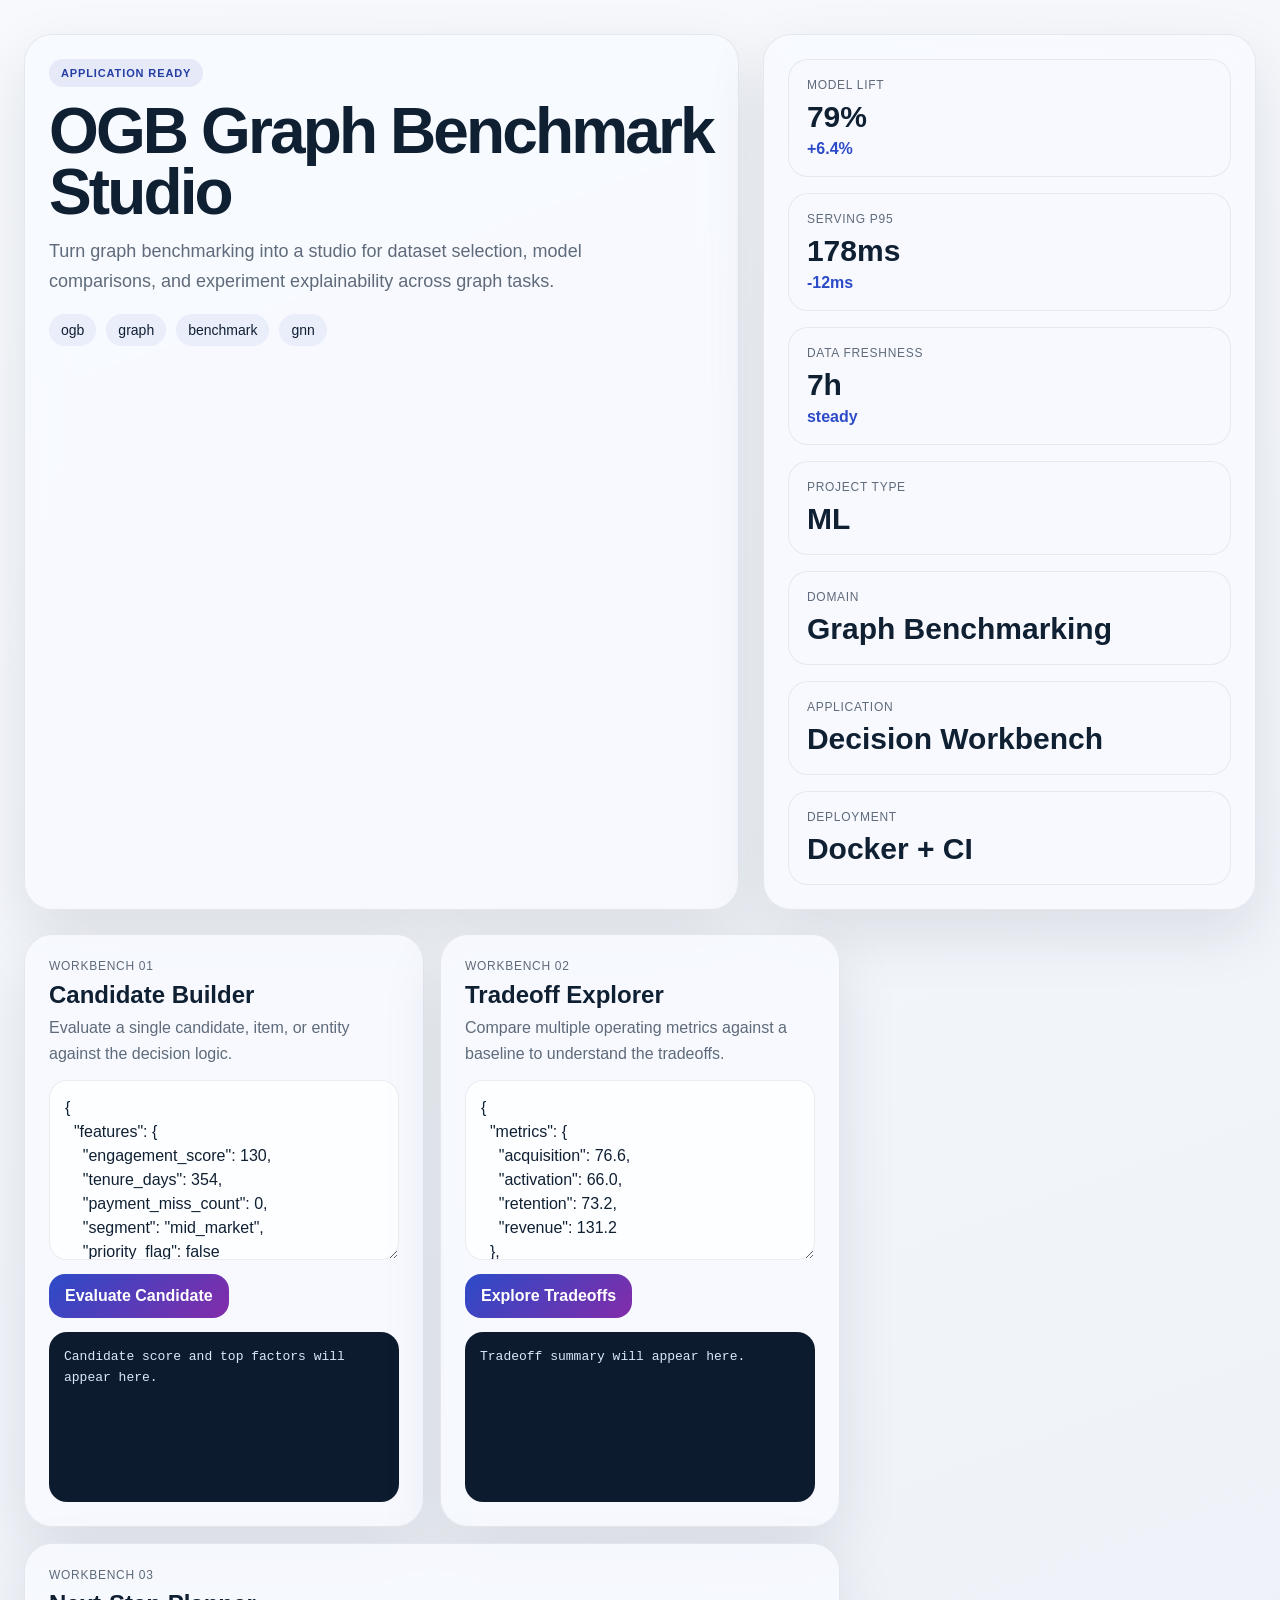
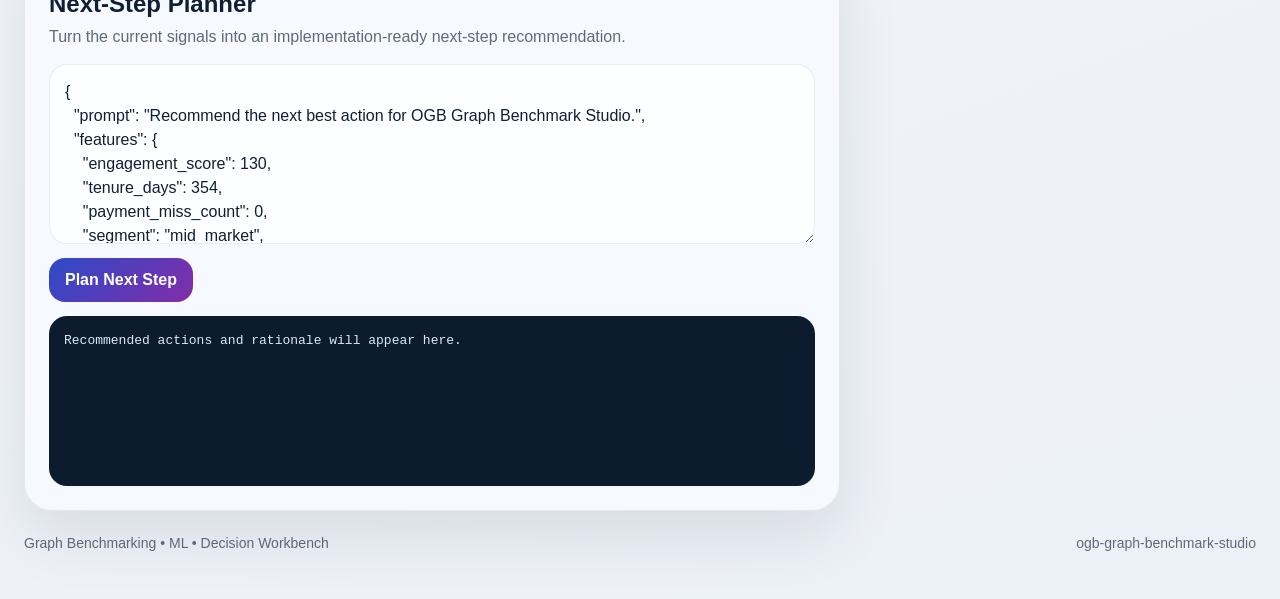
==== src/app/web/index.html @ 177bf288 "Publish production-ready portfolio project" ====
<!doctype html>
        <html lang="en">
        <head>
          <meta charset="utf-8">
          <meta name="viewport" content="width=device-width, initial-scale=1">
          <title>OGB Graph Benchmark Studio</title>
          <link rel="stylesheet" href="./styles.css">
        </head>
        <body class="surface-slate">
          <div class="page layout-horizon eyebrow-soft headline-normal modules-3 hero-align-split">
            <section class="hero">
              <div class="panel hero-copy">
                <span class="eyebrow" data-health>Decision Workbench</span>
                <h1 id="project-title">OGB Graph Benchmark Studio</h1>
                <p id="project-summary" class="lead">Turn graph benchmarking into a studio for dataset selection, model comparisons, and experiment explainability across graph tasks.</p>
                <ul id="project-tags" class="tag-list">
                  <li>ogb</li><li>graph</li><li>benchmark</li><li>gnn</li>
                </ul>
              </div>
              <div class="panel hero-side">
                <div class="metric-grid">
                  <article class='card'><span>Model Lift</span><strong>79%</strong><em>+6.4%</em></article>
<article class='card'><span>Serving P95</span><strong>178ms</strong><em>-12ms</em></article>
<article class='card'><span>Data Freshness</span><strong>7h</strong><em>steady</em></article>
                </div>
                <div class="mini-grid">
                  <article class='mini-card'><span>Project Type</span><strong>ML</strong></article><article class='mini-card'><span>Domain</span><strong>Graph Benchmarking</strong></article><article class='mini-card'><span>Application</span><strong>Decision Workbench</strong></article><article class='mini-card'><span>Deployment</span><strong>Docker + CI</strong></article>
                </div>
              </div>
            </section>
            <section class="app-grid">
              <article class="panel module js-module span-normal">
          <div class="module-header">
            <span>Workbench 01</span>
            <h2>Candidate Builder</h2>
            <p>Evaluate a single candidate, item, or entity against the decision logic.</p>
          </div>
          <textarea class="js-input">{
  &quot;features&quot;: {
    &quot;engagement_score&quot;: 130,
    &quot;tenure_days&quot;: 354,
    &quot;payment_miss_count&quot;: 0,
    &quot;segment&quot;: &quot;mid_market&quot;,
    &quot;priority_flag&quot;: false
  }
}</textarea>
          <div class="button-row">
            <button class="js-run" data-endpoint="/score" data-input-mode="json">Evaluate Candidate</button>
          </div>
          <pre class="js-output">Candidate score and top factors will appear here.</pre>
        </article>
<article class="panel module js-module span-normal">
          <div class="module-header">
            <span>Workbench 02</span>
            <h2>Tradeoff Explorer</h2>
            <p>Compare multiple operating metrics against a baseline to understand the tradeoffs.</p>
          </div>
          <textarea class="js-input">{
  &quot;metrics&quot;: {
    &quot;acquisition&quot;: 76.6,
    &quot;activation&quot;: 66.0,
    &quot;retention&quot;: 73.2,
    &quot;revenue&quot;: 131.2
  },
  &quot;baseline&quot;: {
    &quot;acquisition&quot;: 70.47,
    &quot;activation&quot;: 60.72,
    &quot;retention&quot;: 67.34,
    &quot;revenue&quot;: 120.7
  }
}</textarea>
          <div class="button-row">
            <button class="js-run" data-endpoint="/analyze" data-input-mode="json">Explore Tradeoffs</button>
          </div>
          <pre class="js-output">Tradeoff summary will appear here.</pre>
        </article>
<article class="panel module js-module span-wide">
          <div class="module-header">
            <span>Workbench 03</span>
            <h2>Next-Step Planner</h2>
            <p>Turn the current signals into an implementation-ready next-step recommendation.</p>
          </div>
          <textarea class="js-input">{
  &quot;prompt&quot;: &quot;Recommend the next best action for OGB Graph Benchmark Studio.&quot;,
  &quot;features&quot;: {
    &quot;engagement_score&quot;: 130,
    &quot;tenure_days&quot;: 354,
    &quot;payment_miss_count&quot;: 0,
    &quot;segment&quot;: &quot;mid_market&quot;,
    &quot;priority_flag&quot;: false
  },
  &quot;metrics&quot;: {
    &quot;acquisition&quot;: 76.6,
    &quot;activation&quot;: 66.0,
    &quot;retention&quot;: 73.2,
    &quot;revenue&quot;: 131.2
  }
}</textarea>
          <div class="button-row">
            <button class="js-run" data-endpoint="/recommend" data-input-mode="json">Plan Next Step</button>
          </div>
          <pre class="js-output">Recommended actions and rationale will appear here.</pre>
        </article>
            </section>
            <footer class="footer">
              <span>Graph Benchmarking • ML • Decision Workbench</span>
              <span>ogb-graph-benchmark-studio</span>
            </footer>
          </div>
          <script id="bootstrap-data" type="application/json">{"project": {"slug": "ogb-graph-benchmark-studio", "title": "OGB Graph Benchmark Studio", "project_type": "ml", "domain": "Graph Benchmarking", "summary": "Turn graph benchmarking into a studio for dataset selection, model comparisons, and experiment explainability across graph tasks.", "tags": ["ogb", "graph", "benchmark", "gnn"]}, "app_archetype": "workbench", "ui_profile": {"layout": "horizon", "surface": "slate", "font_stack": "\"Manrope\", \"Segoe UI\", sans-serif", "radius": 28, "shadow": 62, "eyebrow_style": "soft", "module_columns": 3, "hero_align": "split", "headline_mode": "normal"}, "app_modules": [{"label": "Workbench 01", "title": "Candidate Builder", "description": "Evaluate a single candidate, item, or entity against the decision logic.", "endpoint": "/score", "input_mode": "json", "cta": "Evaluate Candidate", "prefill": "{\n  \"features\": {\n    \"engagement_score\": 130,\n    \"tenure_days\": 354,\n    \"payment_miss_count\": 0,\n    \"segment\": \"mid_market\",\n    \"priority_flag\": false\n  }\n}", "hint": "Candidate score and top factors will appear here.", "span": "normal"}, {"label": "Workbench 02", "title": "Tradeoff Explorer", "description": "Compare multiple operating metrics against a baseline to understand the tradeoffs.", "endpoint": "/analyze", "input_mode": "json", "cta": "Explore Tradeoffs", "prefill": "{\n  \"metrics\": {\n    \"acquisition\": 76.6,\n    \"activation\": 66.0,\n    \"retention\": 73.2,\n    \"revenue\": 131.2\n  },\n  \"baseline\": {\n    \"acquisition\": 70.47,\n    \"activation\": 60.72,\n    \"retention\": 67.34,\n    \"revenue\": 120.7\n  }\n}", "hint": "Tradeoff summary will appear here.", "span": "normal"}, {"label": "Workbench 03", "title": "Next-Step Planner", "description": "Turn the current signals into an implementation-ready next-step recommendation.", "endpoint": "/recommend", "input_mode": "json", "cta": "Plan Next Step", "prefill": "{\n  \"prompt\": \"Recommend the next best action for OGB Graph Benchmark Studio.\",\n  \"features\": {\n    \"engagement_score\": 130,\n    \"tenure_days\": 354,\n    \"payment_miss_count\": 0,\n    \"segment\": \"mid_market\",\n    \"priority_flag\": false\n  },\n  \"metrics\": {\n    \"acquisition\": 76.6,\n    \"activation\": 66.0,\n    \"retention\": 73.2,\n    \"revenue\": 131.2\n  }\n}", "hint": "Recommended actions and rationale will appear here.", "span": "wide"}], "sample_features": {"engagement_score": 130, "tenure_days": 354, "payment_miss_count": 0, "segment": "mid_market", "priority_flag": false}, "sample_metrics": {"acquisition": 76.6, "activation": 66.0, "retention": 73.2, "revenue": 131.2}, "knowledge_base": ["OGB Graph Benchmark Studio is positioned as a Graph Benchmarking starter that emphasizes fast iteration, clear documentation, and production-friendly interfaces.", "The primary value proposition is: Turn graph benchmarking into a studio for dataset selection, model comparisons, and experiment explainability across graph tasks.", "Recommended operating model: ship a small API, add observability, validate outputs with stakeholder review, and monitor the top business KPI every week.", "Typical stakeholders include analytics, operations, product, and leadership teams working on ogb, graph, benchmark, gnn.", "Source paper: Open Graph Benchmark: Datasets for Machine Learning on Graphs", "Official repo: https://github.com/snap-stanford/ogb", "Production differentiation focus: Turn upstream graph benchmarking capabilities into a production-style application with operations-facing workflows.; Add deployment packaging, monitoring hooks, and screenshot-ready demos instead of notebook-only output.; Connect model behavior to concrete business decisions so the project is easier to evaluate and present."], "dashboard_metrics": [{"label": "Model Lift", "value": "79%", "delta": "+6.4%"}, {"label": "Serving P95", "value": "178ms", "delta": "-12ms"}, {"label": "Data Freshness", "value": "7h", "delta": "steady"}]}</script>
          <script src="./app.js"></script>
        </body>
        </html>
---- src/app/web/styles.css ----
:root {
  --accent: #2c4bc8;
  --accent-2: #832ca9;
  --accent-soft: color-mix(in srgb, var(--accent) 18%, white);
  --radius: 28px;
  --shadow-size: 62px;
  --font-stack: "Manrope", "Segoe UI", sans-serif;
  --bg: #f4f7fb;
  --card: rgba(255, 255, 255, 0.86);
  --line: rgba(16, 32, 51, 0.08);
  --ink: #102033;
  --muted: #5f6b7a;
  --output-bg: #0d1b2e;
  --output-ink: #dae8ff;
}
* { box-sizing: border-box; }
html, body { margin: 0; min-height: 100%; }
body {
  font-family: var(--font-stack);
  color: var(--ink);
  background: linear-gradient(145deg, #f8fbff, var(--bg));
}
body.surface-mist {
  --bg: #eef4fb;
  background:
    radial-gradient(circle at top left, color-mix(in srgb, var(--accent) 18%, white), transparent 34%),
    linear-gradient(145deg, #fbfdff, var(--bg));
}
body.surface-aurora {
  --bg: #edf1ff;
  background:
    radial-gradient(circle at 0% 0%, color-mix(in srgb, var(--accent) 22%, white), transparent 38%),
    radial-gradient(circle at 100% 100%, color-mix(in srgb, var(--accent-2) 20%, white), transparent 28%),
    linear-gradient(135deg, #f7f8ff, var(--bg));
}
body.surface-sand {
  --bg: #f5efe8;
  --card: rgba(255, 251, 246, 0.9);
  background:
    linear-gradient(135deg, rgba(255,255,255,0.82), rgba(245, 239, 232, 0.98)),
    radial-gradient(circle at top right, color-mix(in srgb, var(--accent) 16%, white), transparent 32%);
}
body.surface-slate {
  --bg: #ecf0f7;
  --card: rgba(248, 250, 255, 0.88);
  background:
    linear-gradient(160deg, #f7f9fc, var(--bg)),
    radial-gradient(circle at bottom left, color-mix(in srgb, var(--accent-2) 16%, white), transparent 34%);
}
body.surface-paper {
  --bg: #f8f8f4;
  --card: rgba(255,255,255,0.93);
  background:
    linear-gradient(180deg, #fffefb, var(--bg));
}
body.surface-ink {
  --bg: #0f1726;
  --card: rgba(15, 23, 38, 0.88);
  --line: rgba(226, 238, 255, 0.1);
  --ink: #f5f8ff;
  --muted: #b4c0cf;
  --output-bg: rgba(255,255,255,0.06);
  --output-ink: #f5f8ff;
  background:
    radial-gradient(circle at top left, color-mix(in srgb, var(--accent) 28%, transparent), transparent 42%),
    linear-gradient(145deg, #09111d, var(--bg));
}
.page {
  max-width: 1360px;
  margin: 0 auto;
  padding: 34px 24px 48px;
  display: grid;
  gap: 24px;
}
.panel {
  background: var(--card);
  border: 1px solid var(--line);
  border-radius: var(--radius);
  box-shadow: 0 24px var(--shadow-size) rgba(16, 32, 51, 0.1);
  backdrop-filter: blur(18px);
}
.hero {
  display: grid;
  gap: 24px;
}
.hero-copy,
.hero-side,
.module {
  padding: 24px;
}
.eyebrow {
  display: inline-flex;
  align-items: center;
  gap: 8px;
  padding: 8px 12px;
  border-radius: 999px;
  background: var(--accent-soft);
  color: var(--accent);
  text-transform: uppercase;
  letter-spacing: 0.08em;
  font-size: 11px;
  font-weight: 800;
}
.page.eyebrow-outline .eyebrow {
  background: transparent;
  border: 1px solid color-mix(in srgb, var(--accent) 40%, white);
}
.page.eyebrow-soft .eyebrow {
  background: color-mix(in srgb, var(--accent) 12%, white);
  color: color-mix(in srgb, var(--accent) 82%, black);
}
h1 {
  margin: 14px 0 12px;
  font-size: clamp(2.2rem, 5vw, 4.4rem);
  line-height: 0.96;
  letter-spacing: -0.045em;
}
.page.headline-compact h1 { max-width: 10ch; }
.page.headline-tall h1 { line-height: 1.03; font-size: clamp(2.4rem, 5vw, 4.8rem); }
.lead {
  margin: 0;
  font-size: 18px;
  line-height: 1.68;
  color: var(--muted);
  max-width: 62ch;
}
.tag-list {
  list-style: none;
  display: flex;
  flex-wrap: wrap;
  gap: 10px;
  margin: 18px 0 0;
  padding: 0;
}
.tag-list li {
  padding: 8px 12px;
  border-radius: 999px;
  background: color-mix(in srgb, var(--accent) 10%, white);
  color: var(--ink);
  font-size: 14px;
}
.hero-side {
  display: grid;
  gap: 16px;
}
.metric-grid,
.mini-grid,
.app-grid {
  display: grid;
  gap: 16px;
}
.card,
.mini-card {
  background: color-mix(in srgb, var(--card) 92%, white);
  border: 1px solid var(--line);
  border-radius: calc(var(--radius) - 8px);
  padding: 18px;
}
.card span,
.mini-card span,
.module-header span {
  display: block;
  color: var(--muted);
  text-transform: uppercase;
  letter-spacing: 0.06em;
  font-size: 12px;
}
.card strong,
.mini-card strong {
  display: block;
  margin-top: 8px;
  font-size: 30px;
}
.card em {
  display: inline-block;
  margin-top: 6px;
  font-style: normal;
  color: var(--accent);
  font-weight: 700;
}
.module {
  display: grid;
  gap: 14px;
}
.module-header h2 {
  margin: 8px 0 6px;
  font-size: 24px;
}
.module-header p {
  margin: 0;
  color: var(--muted);
  line-height: 1.6;
}
textarea,
button {
  font: inherit;
}
textarea {
  width: 100%;
  min-height: 180px;
  resize: vertical;
  border: 1px solid var(--line);
  border-radius: calc(var(--radius) - 10px);
  padding: 15px;
  background: rgba(255,255,255,0.82);
  color: var(--ink);
  line-height: 1.5;
}
body.surface-ink textarea {
  background: rgba(255,255,255,0.05);
}
.module-input-text {
  min-height: 110px;
}
.button-row {
  display: flex;
  flex-wrap: wrap;
  gap: 10px;
}
button {
  border: 0;
  border-radius: 16px;
  background: linear-gradient(135deg, var(--accent), var(--accent-2));
  color: white;
  padding: 13px 16px;
  font-weight: 700;
  cursor: pointer;
}
pre {
  margin: 0;
  white-space: pre-wrap;
  word-break: break-word;
  background: var(--output-bg);
  color: var(--output-ink);
  border-radius: calc(var(--radius) - 10px);
  padding: 15px;
  min-height: 170px;
  line-height: 1.58;
  font-size: 13px;
  overflow: auto;
}
.footer {
  display: flex;
  justify-content: space-between;
  color: var(--muted);
  font-size: 14px;
}
.page.layout-horizon .hero {
  grid-template-columns: 1.45fr 1fr;
  align-items: stretch;
}
.page.layout-horizon.modules-2 .app-grid,
.page.layout-horizon.modules-3 .app-grid {
  grid-template-columns: repeat(3, minmax(0, 1fr));
}
.page.layout-rail .hero {
  grid-template-columns: 0.92fr 1.08fr;
}
.page.layout-rail .hero-copy {
  padding-top: 34px;
}
.page.layout-rail .app-grid {
  grid-template-columns: repeat(2, minmax(0, 1fr));
}
.page.layout-folio .hero {
  grid-template-columns: 1fr;
}
.page.layout-folio .hero-copy {
  text-align: center;
}
.page.layout-folio .lead {
  margin-inline: auto;
}
.page.layout-folio .tag-list {
  justify-content: center;
}
.page.layout-folio .metric-grid {
  grid-template-columns: repeat(3, minmax(0, 1fr));
}
.page.layout-folio .mini-grid {
  grid-template-columns: repeat(4, minmax(0, 1fr));
}
.page.layout-folio .app-grid {
  grid-template-columns: repeat(2, minmax(0, 1fr));
}
.page.layout-board .hero {
  grid-template-columns: 1fr;
}
.page.layout-board .hero-side {
  grid-template-columns: 1.2fr 0.8fr;
  align-items: start;
}
.page.layout-board .metric-grid {
  grid-template-columns: repeat(3, minmax(0, 1fr));
}
.page.layout-board .app-grid {
  grid-template-columns: repeat(4, minmax(0, 1fr));
}
.page.layout-stack .hero {
  grid-template-columns: 1fr;
}
.page.layout-stack .hero-side {
  grid-template-columns: repeat(2, minmax(0, 1fr));
}
.page.layout-stack .app-grid {
  grid-template-columns: repeat(3, minmax(0, 1fr));
}
.page.layout-console .hero {
  grid-template-columns: 1.1fr 0.9fr;
}
.page.layout-console .panel,
.page.layout-console .card,
.page.layout-console .mini-card {
  border-radius: 18px;
}
.page.modules-2 .app-grid {
  grid-template-columns: repeat(2, minmax(0, 1fr));
}
.module.span-wide {
  grid-column: span 2;
}
.hero-align-center .hero-copy {
  text-align: center;
}
.hero-align-center .lead,
.hero-align-center .tag-list {
  margin-inline: auto;
  justify-content: center;
}
@media (max-width: 1120px) {
  .page.layout-horizon .hero,
  .page.layout-rail .hero,
  .page.layout-console .hero,
  .page.layout-board .hero-side,
  .page.layout-folio .mini-grid,
  .page.layout-stack .hero-side,
  .page.modules-2 .app-grid,
  .page.layout-board .app-grid,
  .page.layout-stack .app-grid,
  .page.layout-horizon.modules-3 .app-grid,
  .page.layout-folio .app-grid {
    grid-template-columns: 1fr;
  }
  .module.span-wide {
    grid-column: auto;
  }
}
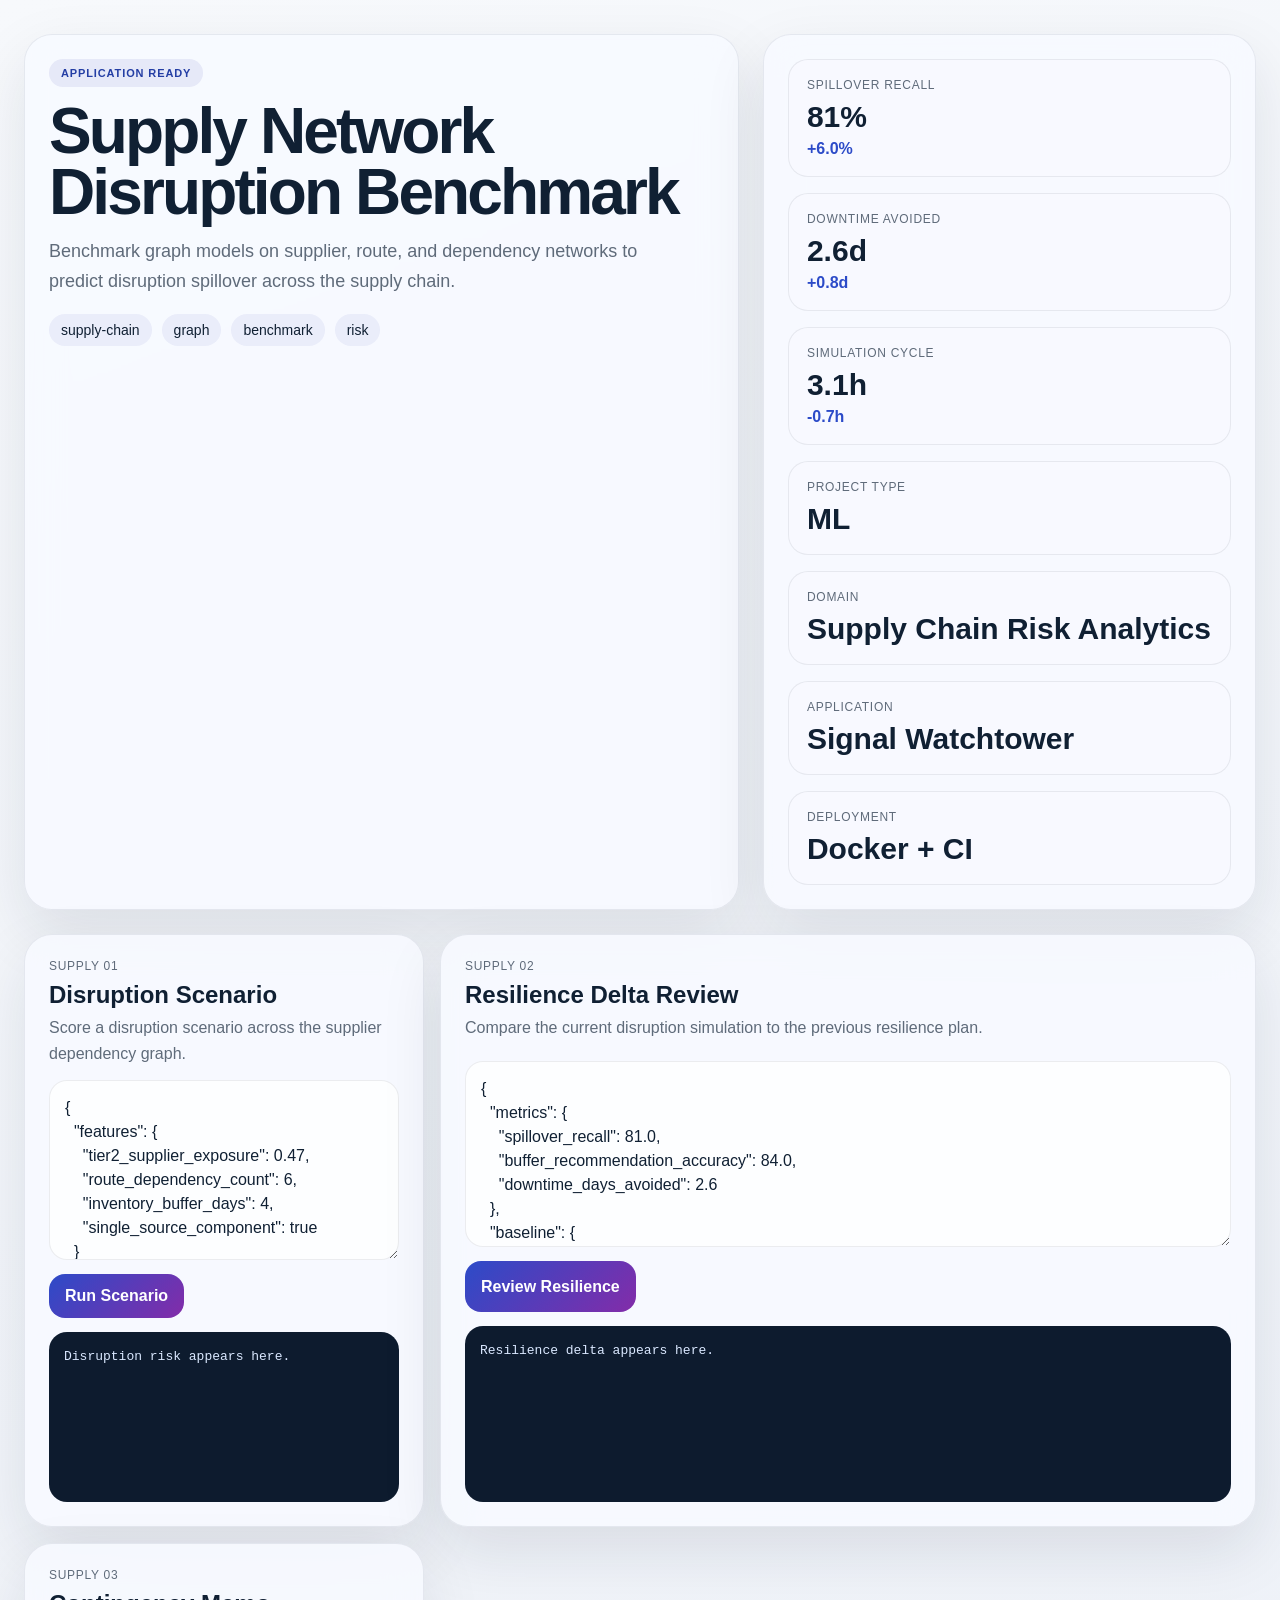
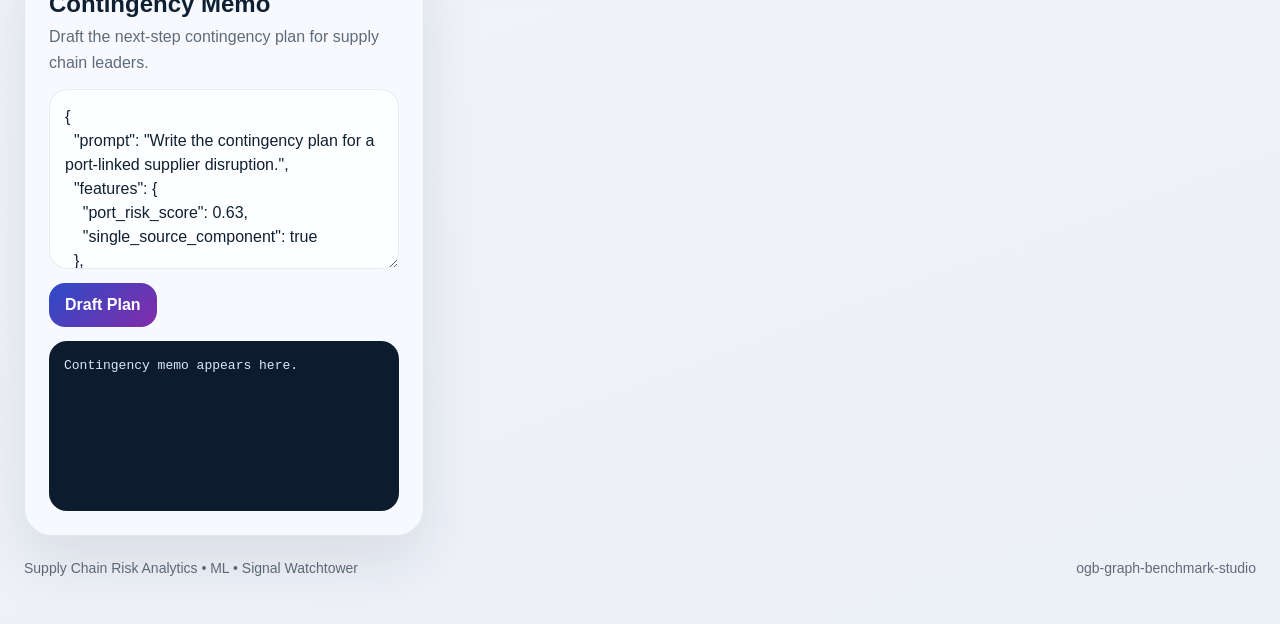
==== commit 73dfd95c: "Publish production-ready portfolio project" ====
--- a/src/app/web/index.html
+++ b/src/app/web/index.html
@@ -4,111 +4,103 @@
         <head>
           <meta charset="utf-8">
           <meta name="viewport" content="width=device-width, initial-scale=1">
-          <title>OGB Graph Benchmark Studio</title>
+          <title>Supply Network Disruption Benchmark</title>
           <link rel="stylesheet" href="./styles.css">
         </head>
         <body class="surface-slate">
           <div class="page layout-horizon eyebrow-soft headline-normal modules-3 hero-align-split">
             <section class="hero">
               <div class="panel hero-copy">
-                <span class="eyebrow" data-health>Decision Workbench</span>
-                <h1 id="project-title">OGB Graph Benchmark Studio</h1>
-                <p id="project-summary" class="lead">Turn graph benchmarking into a studio for dataset selection, model comparisons, and experiment explainability across graph tasks.</p>
+                <span class="eyebrow" data-health>Signal Watchtower</span>
+                <h1 id="project-title">Supply Network Disruption Benchmark</h1>
+                <p id="project-summary" class="lead">Benchmark graph models on supplier, route, and dependency networks to predict disruption spillover across the supply chain.</p>
                 <ul id="project-tags" class="tag-list">
-                  <li>ogb</li><li>graph</li><li>benchmark</li><li>gnn</li>
+                  <li>supply-chain</li><li>graph</li><li>benchmark</li><li>risk</li>
                 </ul>
               </div>
               <div class="panel hero-side">
                 <div class="metric-grid">
-                  <article class='card'><span>Model Lift</span><strong>79%</strong><em>+6.4%</em></article>
-<article class='card'><span>Serving P95</span><strong>178ms</strong><em>-12ms</em></article>
-<article class='card'><span>Data Freshness</span><strong>7h</strong><em>steady</em></article>
+                  <article class='card'><span>Spillover Recall</span><strong>81%</strong><em>+6.0%</em></article>
+<article class='card'><span>Downtime Avoided</span><strong>2.6d</strong><em>+0.8d</em></article>
+<article class='card'><span>Simulation Cycle</span><strong>3.1h</strong><em>-0.7h</em></article>
                 </div>
                 <div class="mini-grid">
-                  <article class='mini-card'><span>Project Type</span><strong>ML</strong></article><article class='mini-card'><span>Domain</span><strong>Graph Benchmarking</strong></article><article class='mini-card'><span>Application</span><strong>Decision Workbench</strong></article><article class='mini-card'><span>Deployment</span><strong>Docker + CI</strong></article>
+                  <article class='mini-card'><span>Project Type</span><strong>ML</strong></article><article class='mini-card'><span>Domain</span><strong>Supply Chain Risk Analytics</strong></article><article class='mini-card'><span>Application</span><strong>Signal Watchtower</strong></article><article class='mini-card'><span>Deployment</span><strong>Docker + CI</strong></article>
                 </div>
               </div>
             </section>
             <section class="app-grid">
               <article class="panel module js-module span-normal">
           <div class="module-header">
-            <span>Workbench 01</span>
-            <h2>Candidate Builder</h2>
-            <p>Evaluate a single candidate, item, or entity against the decision logic.</p>
+            <span>Supply 01</span>
+            <h2>Disruption Scenario</h2>
+            <p>Score a disruption scenario across the supplier dependency graph.</p>
           </div>
           <textarea class="js-input">{
   &quot;features&quot;: {
-    &quot;engagement_score&quot;: 130,
-    &quot;tenure_days&quot;: 354,
-    &quot;payment_miss_count&quot;: 0,
-    &quot;segment&quot;: &quot;mid_market&quot;,
-    &quot;priority_flag&quot;: false
+    &quot;tier2_supplier_exposure&quot;: 0.47,
+    &quot;route_dependency_count&quot;: 6,
+    &quot;inventory_buffer_days&quot;: 4,
+    &quot;single_source_component&quot;: true
   }
 }</textarea>
           <div class="button-row">
-            <button class="js-run" data-endpoint="/score" data-input-mode="json">Evaluate Candidate</button>
+            <button class="js-run" data-endpoint="/score" data-input-mode="json">Run Scenario</button>
           </div>
-          <pre class="js-output">Candidate score and top factors will appear here.</pre>
+          <pre class="js-output">Disruption risk appears here.</pre>
+        </article>
+<article class="panel module js-module span-wide">
+          <div class="module-header">
+            <span>Supply 02</span>
+            <h2>Resilience Delta Review</h2>
+            <p>Compare the current disruption simulation to the previous resilience plan.</p>
+          </div>
+          <textarea class="js-input">{
+  &quot;metrics&quot;: {
+    &quot;spillover_recall&quot;: 81.0,
+    &quot;buffer_recommendation_accuracy&quot;: 84.0,
+    &quot;downtime_days_avoided&quot;: 2.6
+  },
+  &quot;baseline&quot;: {
+    &quot;spillover_recall&quot;: 75.0,
+    &quot;buffer_recommendation_accuracy&quot;: 79.3,
+    &quot;downtime_days_avoided&quot;: 1.8
+  }
+}</textarea>
+          <div class="button-row">
+            <button class="js-run" data-endpoint="/analyze" data-input-mode="json">Review Resilience</button>
+          </div>
+          <pre class="js-output">Resilience delta appears here.</pre>
         </article>
 <article class="panel module js-module span-normal">
           <div class="module-header">
-            <span>Workbench 02</span>
-            <h2>Tradeoff Explorer</h2>
-            <p>Compare multiple operating metrics against a baseline to understand the tradeoffs.</p>
+            <span>Supply 03</span>
+            <h2>Contingency Memo</h2>
+            <p>Draft the next-step contingency plan for supply chain leaders.</p>
           </div>
           <textarea class="js-input">{
+  &quot;prompt&quot;: &quot;Write the contingency plan for a port-linked supplier disruption.&quot;,
+  &quot;features&quot;: {
+    &quot;port_risk_score&quot;: 0.63,
+    &quot;single_source_component&quot;: true
+  },
   &quot;metrics&quot;: {
-    &quot;acquisition&quot;: 76.6,
-    &quot;activation&quot;: 66.0,
-    &quot;retention&quot;: 73.2,
-    &quot;revenue&quot;: 131.2
-  },
-  &quot;baseline&quot;: {
-    &quot;acquisition&quot;: 70.47,
-    &quot;activation&quot;: 60.72,
-    &quot;retention&quot;: 67.34,
-    &quot;revenue&quot;: 120.7
+    &quot;spillover_recall&quot;: 0.81,
+    &quot;downtime_days_avoided&quot;: 2.6
   }
 }</textarea>
           <div class="button-row">
-            <button class="js-run" data-endpoint="/analyze" data-input-mode="json">Explore Tradeoffs</button>
+            <button class="js-run" data-endpoint="/recommend" data-input-mode="json">Draft Plan</button>
           </div>
-          <pre class="js-output">Tradeoff summary will appear here.</pre>
-        </article>
-<article class="panel module js-module span-wide">
-          <div class="module-header">
-            <span>Workbench 03</span>
-            <h2>Next-Step Planner</h2>
-            <p>Turn the current signals into an implementation-ready next-step recommendation.</p>
-          </div>
-          <textarea class="js-input">{
-  &quot;prompt&quot;: &quot;Recommend the next best action for OGB Graph Benchmark Studio.&quot;,
-  &quot;features&quot;: {
-    &quot;engagement_score&quot;: 130,
-    &quot;tenure_days&quot;: 354,
-    &quot;payment_miss_count&quot;: 0,
-    &quot;segment&quot;: &quot;mid_market&quot;,
-    &quot;priority_flag&quot;: false
-  },
-  &quot;metrics&quot;: {
-    &quot;acquisition&quot;: 76.6,
-    &quot;activation&quot;: 66.0,
-    &quot;retention&quot;: 73.2,
-    &quot;revenue&quot;: 131.2
-  }
-}</textarea>
-          <div class="button-row">
-            <button class="js-run" data-endpoint="/recommend" data-input-mode="json">Plan Next Step</button>
-          </div>
-          <pre class="js-output">Recommended actions and rationale will appear here.</pre>
+          <pre class="js-output">Contingency memo appears here.</pre>
         </article>
             </section>
             <footer class="footer">
-              <span>Graph Benchmarking • ML • Decision Workbench</span>
+              <span>Supply Chain Risk Analytics • ML • Signal Watchtower</span>
               <span>ogb-graph-benchmark-studio</span>
             </footer>
           </div>
-          <script id="bootstrap-data" type="application/json">{"project": {"slug": "ogb-graph-benchmark-studio", "title": "OGB Graph Benchmark Studio", "project_type": "ml", "domain": "Graph Benchmarking", "summary": "Turn graph benchmarking into a studio for dataset selection, model comparisons, and experiment explainability across graph tasks.", "tags": ["ogb", "graph", "benchmark", "gnn"]}, "app_archetype": "workbench", "ui_profile": {"layout": "horizon", "surface": "slate", "font_stack": "\"Manrope\", \"Segoe UI\", sans-serif", "radius": 28, "shadow": 62, "eyebrow_style": "soft", "module_columns": 3, "hero_align": "split", "headline_mode": "normal"}, "app_modules": [{"label": "Workbench 01", "title": "Candidate Builder", "description": "Evaluate a single candidate, item, or entity against the decision logic.", "endpoint": "/score", "input_mode": "json", "cta": "Evaluate Candidate", "prefill": "{\n  \"features\": {\n    \"engagement_score\": 130,\n    \"tenure_days\": 354,\n    \"payment_miss_count\": 0,\n    \"segment\": \"mid_market\",\n    \"priority_flag\": false\n  }\n}", "hint": "Candidate score and top factors will appear here.", "span": "normal"}, {"label": "Workbench 02", "title": "Tradeoff Explorer", "description": "Compare multiple operating metrics against a baseline to understand the tradeoffs.", "endpoint": "/analyze", "input_mode": "json", "cta": "Explore Tradeoffs", "prefill": "{\n  \"metrics\": {\n    \"acquisition\": 76.6,\n    \"activation\": 66.0,\n    \"retention\": 73.2,\n    \"revenue\": 131.2\n  },\n  \"baseline\": {\n    \"acquisition\": 70.47,\n    \"activation\": 60.72,\n    \"retention\": 67.34,\n    \"revenue\": 120.7\n  }\n}", "hint": "Tradeoff summary will appear here.", "span": "normal"}, {"label": "Workbench 03", "title": "Next-Step Planner", "description": "Turn the current signals into an implementation-ready next-step recommendation.", "endpoint": "/recommend", "input_mode": "json", "cta": "Plan Next Step", "prefill": "{\n  \"prompt\": \"Recommend the next best action for OGB Graph Benchmark Studio.\",\n  \"features\": {\n    \"engagement_score\": 130,\n    \"tenure_days\": 354,\n    \"payment_miss_count\": 0,\n    \"segment\": \"mid_market\",\n    \"priority_flag\": false\n  },\n  \"metrics\": {\n    \"acquisition\": 76.6,\n    \"activation\": 66.0,\n    \"retention\": 73.2,\n    \"revenue\": 131.2\n  }\n}", "hint": "Recommended actions and rationale will appear here.", "span": "wide"}], "sample_features": {"engagement_score": 130, "tenure_days": 354, "payment_miss_count": 0, "segment": "mid_market", "priority_flag": false}, "sample_metrics": {"acquisition": 76.6, "activation": 66.0, "retention": 73.2, "revenue": 131.2}, "knowledge_base": ["OGB Graph Benchmark Studio is positioned as a Graph Benchmarking starter that emphasizes fast iteration, clear documentation, and production-friendly interfaces.", "The primary value proposition is: Turn graph benchmarking into a studio for dataset selection, model comparisons, and experiment explainability across graph tasks.", "Recommended operating model: ship a small API, add observability, validate outputs with stakeholder review, and monitor the top business KPI every week.", "Typical stakeholders include analytics, operations, product, and leadership teams working on ogb, graph, benchmark, gnn.", "Source paper: Open Graph Benchmark: Datasets for Machine Learning on Graphs", "Official repo: https://github.com/snap-stanford/ogb", "Production differentiation focus: Turn upstream graph benchmarking capabilities into a production-style application with operations-facing workflows.; Add deployment packaging, monitoring hooks, and screenshot-ready demos instead of notebook-only output.; Connect model behavior to concrete business decisions so the project is easier to evaluate and present."], "dashboard_metrics": [{"label": "Model Lift", "value": "79%", "delta": "+6.4%"}, {"label": "Serving P95", "value": "178ms", "delta": "-12ms"}, {"label": "Data Freshness", "value": "7h", "delta": "steady"}]}</script>
+          <script id="bootstrap-data" type="application/json">{"project": {"slug": "ogb-graph-benchmark-studio", "title": "Supply Network Disruption Benchmark", "project_type": "ml", "domain": "Supply Chain Risk Analytics", "summary": "Benchmark graph models on supplier, route, and dependency networks to predict disruption spillover across the supply chain.", "tags": ["supply-chain", "graph", "benchmark", "risk"]}, "app_archetype": "watchtower", "ui_profile": {"layout": "horizon", "surface": "slate", "font_stack": "\"Manrope\", \"Segoe UI\", sans-serif", "radius": 28, "shadow": 62, "eyebrow_style": "soft", "module_columns": 3, "hero_align": "split", "headline_mode": "normal"}, "app_modules": [{"label": "Supply 01", "title": "Disruption Scenario", "description": "Score a disruption scenario across the supplier dependency graph.", "endpoint": "/score", "input_mode": "json", "cta": "Run Scenario", "prefill": "{\n  \"features\": {\n    \"tier2_supplier_exposure\": 0.47,\n    \"route_dependency_count\": 6,\n    \"inventory_buffer_days\": 4,\n    \"single_source_component\": true\n  }\n}", "hint": "Disruption risk appears here.", "span": "normal"}, {"label": "Supply 02", "title": "Resilience Delta Review", "description": "Compare the current disruption simulation to the previous resilience plan.", "endpoint": "/analyze", "input_mode": "json", "cta": "Review Resilience", "prefill": "{\n  \"metrics\": {\n    \"spillover_recall\": 81.0,\n    \"buffer_recommendation_accuracy\": 84.0,\n    \"downtime_days_avoided\": 2.6\n  },\n  \"baseline\": {\n    \"spillover_recall\": 75.0,\n    \"buffer_recommendation_accuracy\": 79.3,\n    \"downtime_days_avoided\": 1.8\n  }\n}", "hint": "Resilience delta appears here.", "span": "wide"}, {"label": "Supply 03", "title": "Contingency Memo", "description": "Draft the next-step contingency plan for supply chain leaders.", "endpoint": "/recommend", "input_mode": "json", "cta": "Draft Plan", "prefill": "{\n  \"prompt\": \"Write the contingency plan for a port-linked supplier disruption.\",\n  \"features\": {\n    \"port_risk_score\": 0.63,\n    \"single_source_component\": true\n  },\n  \"metrics\": {\n    \"spillover_recall\": 0.81,\n    \"downtime_days_avoided\": 2.6\n  }\n}", "hint": "Contingency memo appears here.", "span": "normal"}], "sample_features": {"tier2_supplier_exposure": 0.47, "route_dependency_count": 6, "inventory_buffer_days": 4, "port_risk_score": 0.63, "single_source_component": true}, "sample_metrics": {"spillover_recall": 0.81, "buffer_recommendation_accuracy": 0.84, "downtime_days_avoided": 2.6, "simulation_cycle_hours": 3.1}, "knowledge_base": ["User: supply chain resilience teams benchmarking disruption models.", "Primary pain: disruption spillover across dependency networks is hard to simulate and explain.", "Decision output: alternate suppliers, expedited shipments, and contingency priorities.", "Business impact: lower downtime and better resilience planning."], "dashboard_metrics": [{"label": "Spillover Recall", "value": "81%", "delta": "+6.0%"}, {"label": "Downtime Avoided", "value": "2.6d", "delta": "+0.8d"}, {"label": "Simulation Cycle", "value": "3.1h", "delta": "-0.7h"}]}</script>
           <script src="./app.js"></script>
         </body>
         </html>
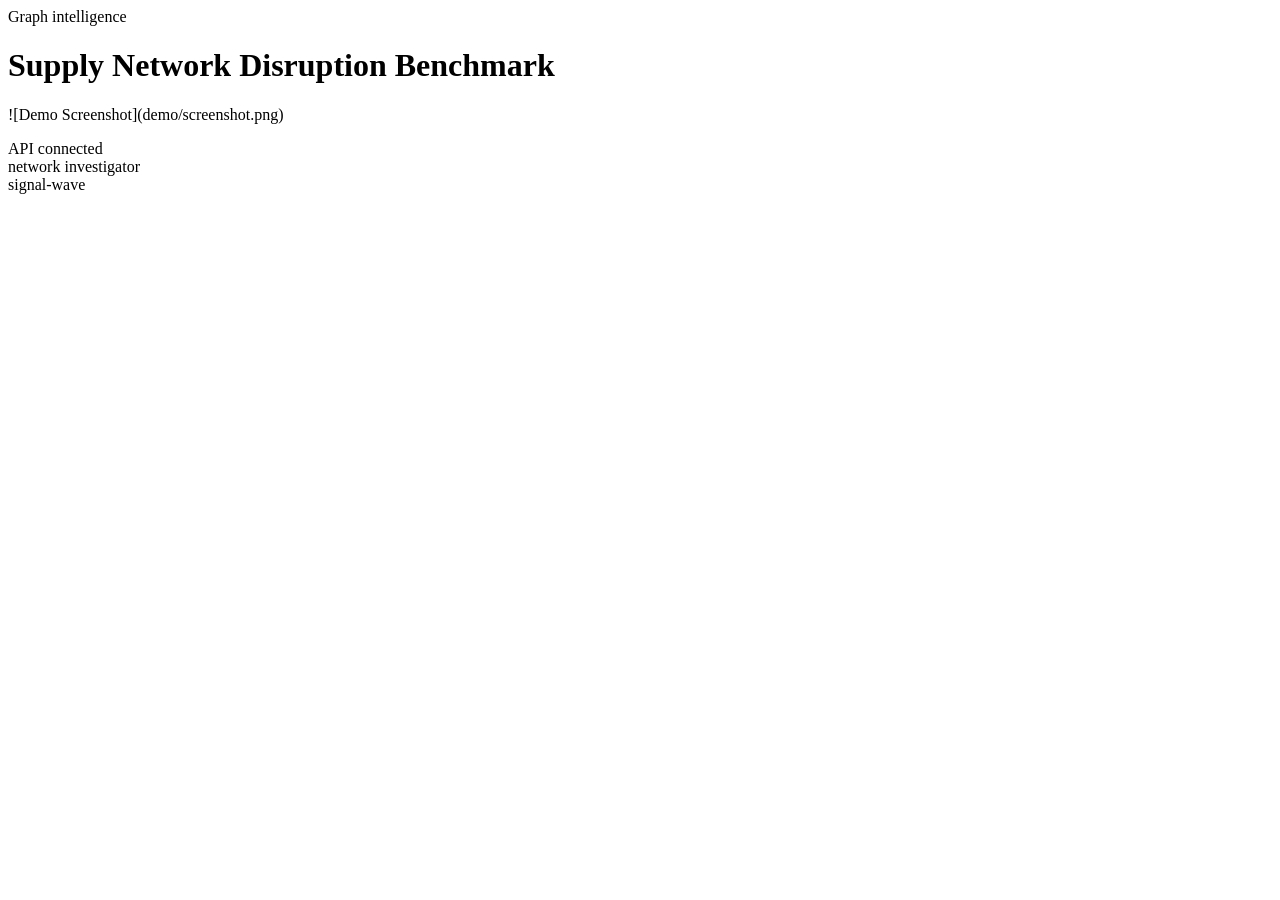
==== commit cc1e7512: "Upgrade to production-grade app scaffold and 3D landing page" ====
--- a/src/app/web/index.html
+++ b/src/app/web/index.html
@@ -1,106 +1,29 @@
-
-        <!doctype html>
-        <html lang="en">
-        <head>
-          <meta charset="utf-8">
-          <meta name="viewport" content="width=device-width, initial-scale=1">
-          <title>Supply Network Disruption Benchmark</title>
-          <link rel="stylesheet" href="./styles.css">
-        </head>
-        <body class="surface-slate">
-          <div class="page layout-horizon eyebrow-soft headline-normal modules-3 hero-align-split">
-            <section class="hero">
-              <div class="panel hero-copy">
-                <span class="eyebrow" data-health>Signal Watchtower</span>
-                <h1 id="project-title">Supply Network Disruption Benchmark</h1>
-                <p id="project-summary" class="lead">Benchmark graph models on supplier, route, and dependency networks to predict disruption spillover across the supply chain.</p>
-                <ul id="project-tags" class="tag-list">
-                  <li>supply-chain</li><li>graph</li><li>benchmark</li><li>risk</li>
-                </ul>
-              </div>
-              <div class="panel hero-side">
-                <div class="metric-grid">
-                  <article class='card'><span>Spillover Recall</span><strong>81%</strong><em>+6.0%</em></article>
-<article class='card'><span>Downtime Avoided</span><strong>2.6d</strong><em>+0.8d</em></article>
-<article class='card'><span>Simulation Cycle</span><strong>3.1h</strong><em>-0.7h</em></article>
-                </div>
-                <div class="mini-grid">
-                  <article class='mini-card'><span>Project Type</span><strong>ML</strong></article><article class='mini-card'><span>Domain</span><strong>Supply Chain Risk Analytics</strong></article><article class='mini-card'><span>Application</span><strong>Signal Watchtower</strong></article><article class='mini-card'><span>Deployment</span><strong>Docker + CI</strong></article>
-                </div>
-              </div>
-            </section>
-            <section class="app-grid">
-              <article class="panel module js-module span-normal">
-          <div class="module-header">
-            <span>Supply 01</span>
-            <h2>Disruption Scenario</h2>
-            <p>Score a disruption scenario across the supplier dependency graph.</p>
-          </div>
-          <textarea class="js-input">{
-  &quot;features&quot;: {
-    &quot;tier2_supplier_exposure&quot;: 0.47,
-    &quot;route_dependency_count&quot;: 6,
-    &quot;inventory_buffer_days&quot;: 4,
-    &quot;single_source_component&quot;: true
-  }
-}</textarea>
-          <div class="button-row">
-            <button class="js-run" data-endpoint="/score" data-input-mode="json">Run Scenario</button>
-          </div>
-          <pre class="js-output">Disruption risk appears here.</pre>
-        </article>
-<article class="panel module js-module span-wide">
-          <div class="module-header">
-            <span>Supply 02</span>
-            <h2>Resilience Delta Review</h2>
-            <p>Compare the current disruption simulation to the previous resilience plan.</p>
-          </div>
-          <textarea class="js-input">{
-  &quot;metrics&quot;: {
-    &quot;spillover_recall&quot;: 81.0,
-    &quot;buffer_recommendation_accuracy&quot;: 84.0,
-    &quot;downtime_days_avoided&quot;: 2.6
-  },
-  &quot;baseline&quot;: {
-    &quot;spillover_recall&quot;: 75.0,
-    &quot;buffer_recommendation_accuracy&quot;: 79.3,
-    &quot;downtime_days_avoided&quot;: 1.8
-  }
-}</textarea>
-          <div class="button-row">
-            <button class="js-run" data-endpoint="/analyze" data-input-mode="json">Review Resilience</button>
-          </div>
-          <pre class="js-output">Resilience delta appears here.</pre>
-        </article>
-<article class="panel module js-module span-normal">
-          <div class="module-header">
-            <span>Supply 03</span>
-            <h2>Contingency Memo</h2>
-            <p>Draft the next-step contingency plan for supply chain leaders.</p>
-          </div>
-          <textarea class="js-input">{
-  &quot;prompt&quot;: &quot;Write the contingency plan for a port-linked supplier disruption.&quot;,
-  &quot;features&quot;: {
-    &quot;port_risk_score&quot;: 0.63,
-    &quot;single_source_component&quot;: true
-  },
-  &quot;metrics&quot;: {
-    &quot;spillover_recall&quot;: 0.81,
-    &quot;downtime_days_avoided&quot;: 2.6
-  }
-}</textarea>
-          <div class="button-row">
-            <button class="js-run" data-endpoint="/recommend" data-input-mode="json">Draft Plan</button>
-          </div>
-          <pre class="js-output">Contingency memo appears here.</pre>
-        </article>
-            </section>
-            <footer class="footer">
-              <span>Supply Chain Risk Analytics • ML • Signal Watchtower</span>
-              <span>ogb-graph-benchmark-studio</span>
-            </footer>
-          </div>
-          <script id="bootstrap-data" type="application/json">{"project": {"slug": "ogb-graph-benchmark-studio", "title": "Supply Network Disruption Benchmark", "project_type": "ml", "domain": "Supply Chain Risk Analytics", "summary": "Benchmark graph models on supplier, route, and dependency networks to predict disruption spillover across the supply chain.", "tags": ["supply-chain", "graph", "benchmark", "risk"]}, "app_archetype": "watchtower", "ui_profile": {"layout": "horizon", "surface": "slate", "font_stack": "\"Manrope\", \"Segoe UI\", sans-serif", "radius": 28, "shadow": 62, "eyebrow_style": "soft", "module_columns": 3, "hero_align": "split", "headline_mode": "normal"}, "app_modules": [{"label": "Supply 01", "title": "Disruption Scenario", "description": "Score a disruption scenario across the supplier dependency graph.", "endpoint": "/score", "input_mode": "json", "cta": "Run Scenario", "prefill": "{\n  \"features\": {\n    \"tier2_supplier_exposure\": 0.47,\n    \"route_dependency_count\": 6,\n    \"inventory_buffer_days\": 4,\n    \"single_source_component\": true\n  }\n}", "hint": "Disruption risk appears here.", "span": "normal"}, {"label": "Supply 02", "title": "Resilience Delta Review", "description": "Compare the current disruption simulation to the previous resilience plan.", "endpoint": "/analyze", "input_mode": "json", "cta": "Review Resilience", "prefill": "{\n  \"metrics\": {\n    \"spillover_recall\": 81.0,\n    \"buffer_recommendation_accuracy\": 84.0,\n    \"downtime_days_avoided\": 2.6\n  },\n  \"baseline\": {\n    \"spillover_recall\": 75.0,\n    \"buffer_recommendation_accuracy\": 79.3,\n    \"downtime_days_avoided\": 1.8\n  }\n}", "hint": "Resilience delta appears here.", "span": "wide"}, {"label": "Supply 03", "title": "Contingency Memo", "description": "Draft the next-step contingency plan for supply chain leaders.", "endpoint": "/recommend", "input_mode": "json", "cta": "Draft Plan", "prefill": "{\n  \"prompt\": \"Write the contingency plan for a port-linked supplier disruption.\",\n  \"features\": {\n    \"port_risk_score\": 0.63,\n    \"single_source_component\": true\n  },\n  \"metrics\": {\n    \"spillover_recall\": 0.81,\n    \"downtime_days_avoided\": 2.6\n  }\n}", "hint": "Contingency memo appears here.", "span": "normal"}], "sample_features": {"tier2_supplier_exposure": 0.47, "route_dependency_count": 6, "inventory_buffer_days": 4, "port_risk_score": 0.63, "single_source_component": true}, "sample_metrics": {"spillover_recall": 0.81, "buffer_recommendation_accuracy": 0.84, "downtime_days_avoided": 2.6, "simulation_cycle_hours": 3.1}, "knowledge_base": ["User: supply chain resilience teams benchmarking disruption models.", "Primary pain: disruption spillover across dependency networks is hard to simulate and explain.", "Decision output: alternate suppliers, expedited shipments, and contingency priorities.", "Business impact: lower downtime and better resilience planning."], "dashboard_metrics": [{"label": "Spillover Recall", "value": "81%", "delta": "+6.0%"}, {"label": "Downtime Avoided", "value": "2.6d", "delta": "+0.8d"}, {"label": "Simulation Cycle", "value": "3.1h", "delta": "-0.7h"}]}</script>
-          <script src="./app.js"></script>
-        </body>
-        </html>
+<!DOCTYPE html>
+<html lang="en">
+<head>
+  <meta charset="UTF-8" />
+  <meta name="viewport" content="width=device-width, initial-scale=1.0" />
+  <title>Supply Network Disruption Benchmark App</title>
+  <link rel="stylesheet" href="/assets/styles.css" />
+</head>
+<body>
+  <div id="scene" class="app-scene">
+    <header class="shell hero">
+      <div>
+        <span class="eyebrow">Graph intelligence</span>
+        <h1>Supply Network Disruption Benchmark</h1>
+        <p>![Demo Screenshot](demo/screenshot.png)</p>
+      </div>
+      <aside class="status-card">
+        <div class="pill">API connected</div>
+        <div class="pill">network investigator</div>
+        <div class="pill">signal-wave</div>
+      </aside>
+    </header>
+    <section id="metrics" class="grid metrics"></section>
+    <section id="signals" class="grid signals"></section>
+  </div>
+  <script>window.PROJECT_MANIFEST = {"slug": "ogb-graph-benchmark-studio", "title": "Supply Network Disruption Benchmark", "summary": "![Demo Screenshot](demo/screenshot.png)", "domain": "Graph intelligence", "audience": "network investigator", "promise": "Expose entity relationships and signals in a form analysts can actually use.", "hero": ["Production-grade app scaffold with API, CI, tests, Docker, and GitHub Pages landing.", "3D landing surface designed for GitHub Pages and recruiter-friendly storytelling.", "App backend structured for local or container deployment without changing the product narrative."], "kpis": [{"label": "Workflow clarity", "value": "84%", "note": "Operator actions mapped to product stages"}, {"label": "Deployment posture", "value": "API + Docker", "note": "Local and containerized startup paths"}, {"label": "Presentation layer", "value": "3D Pages ready", "note": "Static GitHub landing page included"}], "stages": ["ingest", "validate", "analyze", "decide", "monitor"], "cards": [{"title": "Operator cockpit", "body": "One-screen surface for the network investigator to understand what matters first."}, {"title": "API contract", "body": "Structured endpoints for health, manifest, readiness, and showcase data."}, {"title": "Deployment path", "body": "Repository includes Docker, Compose, CI workflow, and a Pages-ready landing surface."}], "scene": "signal-wave", "theme": {"bg": "#08100e", "surface": "#101d1a", "ink": "#ebfff8", "muted": "#8eb5a6", "accent": "#4ce0b3", "accent2": "#8fb8ff"}, "pages_url": "https://r-behera.github.io/ogb-graph-benchmark-studio/", "api_examples": {"health": {"status": "ok", "project": "ogb-graph-benchmark-studio"}, "readiness": {"api": "ready", "landing_page": "docs/index.html", "container": "Dockerfile present"}, "signals": [{"name": "Decision coverage", "status": "strong", "detail": "App and landing narrative aligned"}, {"name": "Operator context", "status": "strong", "detail": "Primary user anchored as network investigator"}, {"name": "Delivery path", "status": "ready", "detail": "Pages + containerized app scaffold generated"}]}};</script>
+  <script src="/assets/app.js"></script>
+</body>
+</html>
